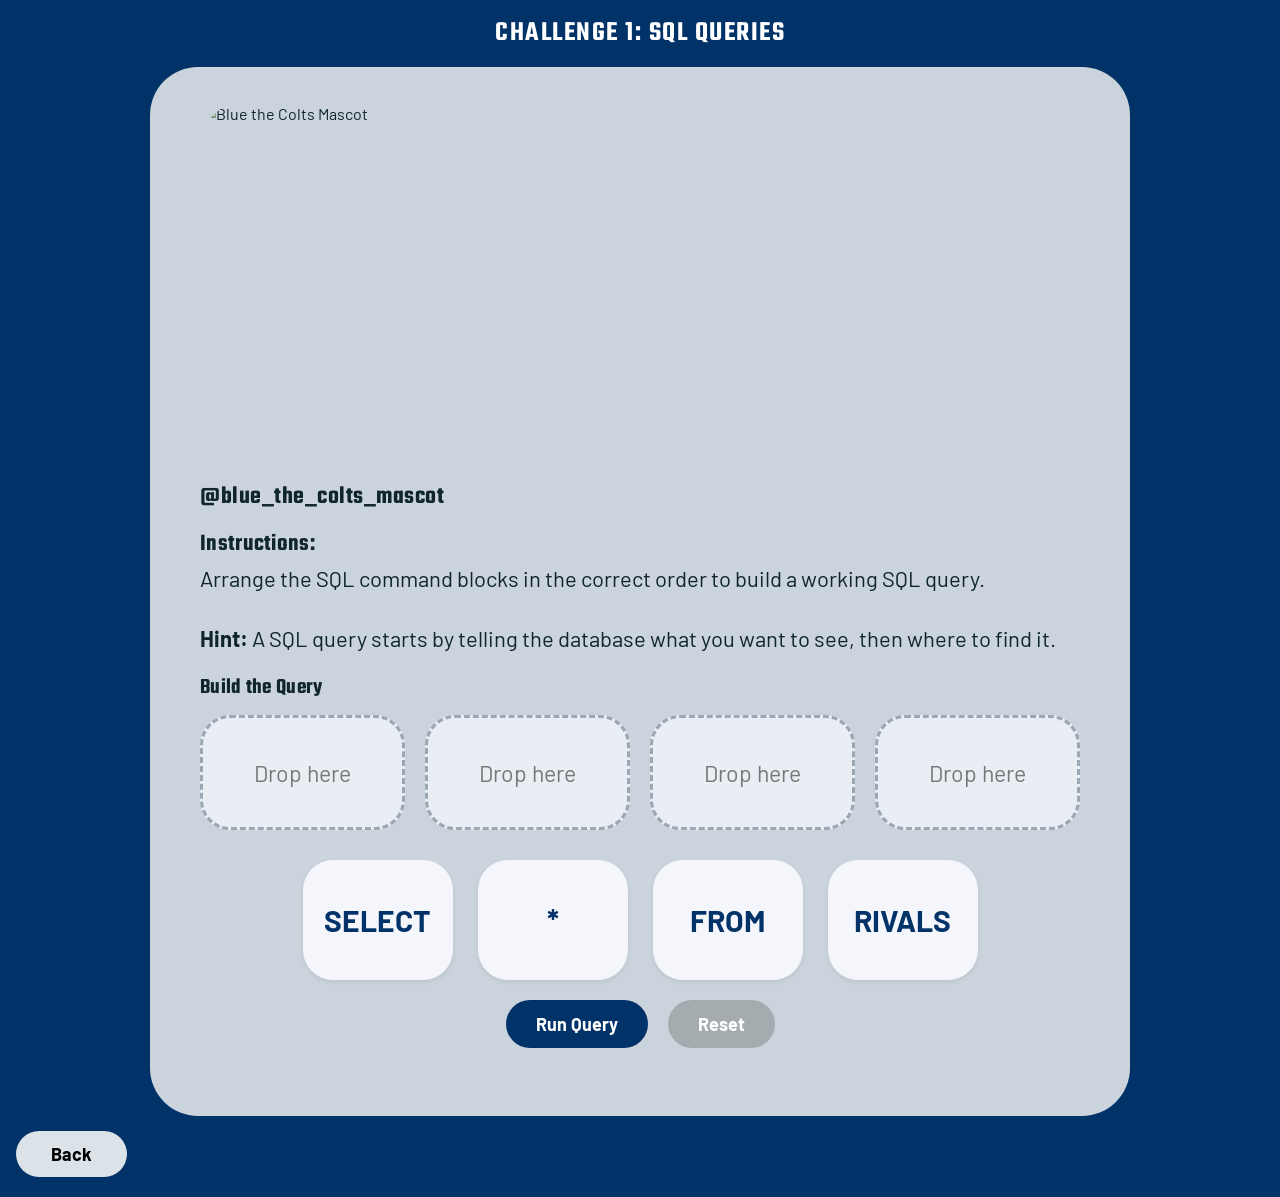
==== challenge1.html @ 4e82610a "Add files via upload" ====
<!DOCTYPE html>
<html lang="en">
<head>
    <meta charset="UTF-8">
    <meta name="viewport" content="width=device-width, initial-scale=1.0">
    <title>Blue Social Page - Challenge 1</title>
    <link rel="stylesheet" href="style.css">
    <script src="escape.js" defer></script>
</head>
<body>
    <h1 class="challenge-title">Challenge 1: SQL Queries</h1>

    <main class="challenge-container">
        
        <!-- IMAGE -->
         <img src="images/bluepost1.jpg" alt="Blue the Colts Mascot" class="challenge-image">

        <!-- USERNAME -->
         <h2>@blue_the_colts_mascot</h2>

        <!-- INSTRUCTIONS -->
         <section class="instructions">
            <h3>Instructions:</h3>
            <p>Arrange the SQL command blocks in the correct order to build a working SQL query.</p>
            <p class="hint">
                <strong>Hint:</strong>
                A SQL query starts by telling the database what you want to see, then where to find it.
            </p>
         </section>

         <!-- SQL QUERY AREA -->
          <section class="sql-area">
            <h3>Build the Query</h3>

            <!-- Drop zones -->
             <div class="query-slots" id="querySlots">
                <div class="query-slot" data-position="0">
                    <span>Drop here</span>
                </div>
                <div class="query-slot" data-position="1">
                    <span>Drop here</span>
                </div>
                <div class="query-slot" data-position="2">
                    <span>Drop here</span>
                </div>
                <div class="query-slot" data-position="3">
                    <span>Drop here</span>
                </div>
             </div>

             <!-- Available blocks -->
              <div class="sql-blocks" id="sqlBlocks">
                <div class="sql-block" draggable="true" data-value="SELECT">SELECT</div>
                <div class="sql-block" draggable="true" data-value="*">*</div>
                <div class="sql-block" draggable="true" data-value="FROM">FROM</div>
                <div class="sql-block" draggable="true" data-value="RIVALS">RIVALS</div>
              </div>

              <div class="query-buttons">
                <button type="button" id="runQuery">Run Query</button>
                <button type="button" id="resetQuery">Reset</button>
              </div>
              <p id="queryMessage" class="query-message"></p>
          </section>
    </main>

    <!-- BACK BUTTON -->
     <button type="button" class="back-button" onclick="window.location.href='index.html'">Back</button>

    <!-- SUCCESS POPUP -->
     <div class="popup-overlay" id="successPopup">
        <div class="success-popup">
            <button type="button" class="close-popup" id="closePopup" aria-label="Close">x</button>
            <div class="success-icon">✓</div>

            <h2>Query Successful!</h2>

            <p>You found a working SQL query.</p>

            <!-- FAKE SQL TABLE -->
            <div class="fake-table-container">
                <h3>RIVALS</h3>
                <table>
                    <thead>
                        <tr>
                            <th>TEAM</th>
                            <th>MESSAGE</th>
                            <th>CODE</th>
                        </tr>
                    </thead>
                    <tbody>
                        <tr>
                            <td>Opponent</td>
                            <td>Good luck!</td>
                            <td>Blue</td>
                        </tr>
                        <tr>
                            <td>Opponent</td>
                            <td>See you Sunday!</td>
                            <td>42</td>
                        </tr>
                        <tr>
                            <td>Opponent</td>
                            <td>We know you're watching.</td>
                            <td>17</td>
                        </tr>
                    </tbody>
                </table>
            </div>

            <!-- NEXT CHALLENGE CLUE -->
            <div class="next-clue">
                <h3>Clue for the next challenge</h3>
                <p>The password needs something Blue already knows.</p>
                <p><strong>Look at the CODE column.</strong></p>
            </div>
            <button type="button" class="continue-button" id="continueButton">Continue</button>
        </div>
     </div>
</body>
</html>
---- style.css ----
@import url('https://fonts.googleapis.com/css2?family=Barlow:wght@400;500;600;700;800&&family=Teko:wght@400;500;600;700&display=swap');

* {
    box-sizing: border-box;
}

body {
    margin: 0;
    font-family: 'Barlow', Arial, Helvetica, sans-serif;
    background-color: #013369;
    color: #10252c;
    font-size: 16px;
    line-height: 1.5;
}

h1,
h2,
h3,
.challenge-title {
    font-family: 'Teko', Impact, sans-serif;
    font-weight: 600;
    line-height: 1.1;
}

h1,
.challenge-title {
    letter-spacing: 1.5px;
    text-transform: uppercase;
}

h2 {
    letter-spacing: 0.5px;
}

h3 {
    letter-spacing: 0.3px;
}

p,
button,
input,
textarea,
select,
.message-sender,
.message-bubble,
.sql-block,
.password-item {
    font-family: 'Barlow', Arial, Helvetica, sans-serif;
}

.profile {
    max-width: 1050px;
    margin: 0 auto;
    padding: 30px;
}

/* PROFILE HEADER */

.profile-header {
    display: flex;
    align-items: center;
    gap: 40px;
}

.profile-picture {
    width: 250px;
    height: 250px;
    border-radius: 50%;
    object-fit: cover;
    border: 6px solid white;
}

.profile-info {
    flex: 1;
}

.username-row {
    display: flex;
    align-items: center;
    gap: 15px;
}

.username-row h1 {
    background-color: white;
    color: #013369;
    padding: 12px 24px;
    border-radius: 30px;
    margin: 0;
    font-size: 28px;
}

.verified {
    width: 55px;
    height: 55px;
    display: flex;
    align-items: center;
    justify-content: center;
    border-radius: 50%;
    background-color: #63a8f1;
    color: white;
    font-size: 34px;
    font-weight: bold;
}

/* STATS */

.stats {
    margin-top: 30px;
    background-color: white;
    color: #013369;
    border-radius: 40px;
    padding: 22px;
    display: flex;
    justify-content: space-around;
    text-align: center;
}

.stats div {
    display: flex;
    flex-direction: column;
}

.number {
    font-size: 44px;
    font-weight: bold;
}

/* SCENARIO */

.scenario {
    margin-top: 25px;
    background-color: #cbd4dc;
    color: #10252c;
    border-radius: 35px;
    padding: 25px 30px;
    font-size: 19px;
    line-height: 1.5;
}

.scenario h2 {
    margin-top: 0;
}

/* POSTS */

.post-grid {
    margin-top: 30px;
    display: grid;
    grid-template-columns: repeat(3, 1fr);
    gap: 25px;
}

.post {
    position: relative;
    width: 100%;
    aspect-ratio: 1 / 1;
    overflow: hidden;
    padding: 0;
    border: none;
    border-radius: 32px;
    background-color: #ddd;
}

.post img {
    width: 100%;
    height: 100%;
    display: block;
    object-fit: cover;
}

.challenge {
    cursor: not-allowed;
    transition: transform 0.25s ease, box-shadow 0.25s ease, filter 0.25s ease;
}

.challenge.locked {
    cursor: not-allowed;
    filter: saturate(0.7);
    opacity: 0.7;
}

.challenge.active {
    cursor: pointer;
    transform: translateY(-12px) scale(1.03);
    box-shadow: 0 0 0 5px white, 0 15px 30px rgba(0, 0, 0, 0.3);
    z-index: 5;
}

.challenge.active:hover {
    transform: translateY(-18px) scale(1.05);
    box-shadow: 0 0 0 6px white, 0 20px 35px rgba(0, 0, 0, 0.35);
}

.challenge-label {
    position: absolute;
    top: 12px;
    left: 12px;
    padding: 7px 12px;
    border-radius: 15px;
    background-color: #10252c;
    color: white;
    font-size: 13px;
    font-weight: bold;
    text-transform: uppercase;
}

.challenge.locked .challenge-label {
    display: none;
}

.challenge.complete {
    cursor: default;
    opacity: 0.75;
    filter: saturate(0.7);
}

.challenge.complete::after {
    content: "✓ SOLVED";
    position: absolute;
    top: 12px;
    right: 12px;
    padding: 7px 11px;
    border-radius: 15px;
    background-color: #63a8f1;
    color: white;
    font-size: 13px;
    font-weight: bold;
}

/* CHALLENGE PAGES */

.challenge-title {
    margin: 18px 0;
    text-align: center;
    color: white;
    font-size: 28px;
}

.challenge-container {
    width: min(980px, calc(100% - 40px));
    margin: 0 auto;
    padding: 35px 50px 25px;
    background-color: #cbd4dc;
    border-radius: 48px;
}

.challenge-image {
    display: block;
    width: 100%;
    height: 370px;
    object-fit: cover;
    border-radius: 45px;
}

.challenge-container > h2 {
    margin: 12px 0 20px;
    font-size: 25px;
}

.instructions h3 {
    margin: 0 0 5px;
    font-size: 24px;
}

.instructions p {
    margin: 5px 0 22px;
    font-size: 22px;
    line-height: 1.4;
}

.instructions .hint {
    margin-top: 30px;
}

/* CHALLENGE 1 */
.sql-area {
    margin-top: 20px;
}

.sql-area > h3 {
    margin-bottom: 15px;
    font-size: 22px;
}

.query-slots {
    display: grid;
    grid-template-columns: repeat(4, 1fr);
    gap: 20px;
    margin-bottom: 25px;
}

.query-slot {
    display: flex;
    align-items: center;
    justify-content: center;
    min-height: 115px;
    padding: 10px;
    border: 3px dashed #9ba8b3;
    border-radius: 30px;
    background-color: #e9eef4;
    color: #777;
    font-size: 23px;
    transition: background-color 0.2s ease, border-color 0.2s ease;
}

.query-slot.drag-over {
    border-color: #23698f;
    background-color: #d5e9f5;
}

.query-slot .sql-block {
    width: 100%;
    margin: 0;
}

.sql-blocks {
    display: flex;
    justify-content: center;
    gap: 25px;
    flex-wrap: wrap;
    min-height: 130px;
    padding: 5px;
}

.sql-block {
    display: flex;
    align-items: center;
    justify-content: center;
    min-width: 150px;
    min-height: 110px;
    padding: 20px;
    border-radius: 30px;
    background-color: #f5f6fb;
    color: #013369;
    font-size: 30px;
    font-weight: bold;
    cursor: grab;
    user-select: none;
    box-shadow: 0 2px 5px rgba(0, 0, 0, 0.08);
    transition: transform 0.2s ease, box-shadow 0.2s ease;
}

.sql-block:hover {
    transform: translateY(-5px);
    box-shadow: 0 8px 15px rgba(0, 0, 0, 0.15);
}

.sql-block:active {
    cursor: grabbing;
    transform: scale(0.97);
}

.query-buttons {
    display: flex;
    justify-content: center;
    gap: 20px;
    margin-top: 15px;
}

.query-buttons button,
.continue-button {
    padding: 13px 30px;
    border: none;
    border-radius: 25px;
    background-color: #013369;
    color: white;
    font-size: 18px;
    font-weight: bold;
    cursor: pointer;
}

.query-buttons button:hover,
.continue-button:hover {
    background-color: #004691;
}

#resetQuery {
    background-color: #a5acaf;
}

#resetQuery:hover {
    background-color: #7b8082;
}

.query-message {
    min-height: 28px;
    margin: 15px 0 0;
    text-align: center;
    font-size: 18px;
    font-weight: bold;
}

.query-message.error {
    color: rgb(167, 0, 0);
}

.query-message.success {
    color: #63a8f1;
}

.back-button {
    margin: 15px 0 20px 16px;
    padding: 12px 35px;
    border: none;
    border-radius: 25px;
    background-color: #dce3e8;
    font-size: 18px;
    font-weight: bold;
    cursor: pointer;
}

.back-button:hover {
    background-color: white;
}

.popup-overlay {
    position: fixed;
    inset: 0;
    display: none;
    align-items: center;
    justify-content: center;
    padding: 20px;
    background-color: rgba(0, 0, 0, 0.65);
    z-index: 1000;
}

.popup-overlay.show {
    display: flex;
}

.success-popup {
    position: relative;
    width: min(650px, 100%);
    max-height: 90vh;
    overflow-y: auto;
    padding: 35px;
    border-radius: 35px;
    background-color: #e1e8ee;
    text-align: center;
    box-shadow: 0 20px 50px rgba(0, 0, 0, 0.35);
    animation: popupAppear 0.25s ease;
}

@keyframes popupAppear {
    from {
        opacity: 0;
        transform: scale(0.9);
    }
    to {
        opacity: 1;
        transform: scale(1);
    }
}

.success-icon {
    display: flex;
    align-items: center;
    justify-content: center;
    width: 65px;
    height: 65px;
    margin: 0 auto 10px;
    border-radius: 50%;
    background-color: #63a8f1;
    color: white;
    font-size: 40px;
    font-weight: bold;
}

.success-popup h2 {
    margin: 5px 0 10px;
    font-size: 30px;
}

.success-popup > p {
    font-size: 18px;
}

.close-popup {
    position: absolute;
    top: 15px;
    right: 20px;
    border: none;
    background: none;
    font-size: 32px;
    cursor: pointer;
    color: #333;
}

.close-popup:hover {
    color: #000;
}

.fake-table-container {
    margin: 25px 0;
    padding: 18px;
    border-radius: 20px;
    background-color: white;
}

.fake-table-container h3 {
    margin: 0 0 12px;
    text-align: left;
    font-size: 20px;
}

table {
    width: 100%;
    border-collapse: collapse;
    font-size: 15px;
}

th,
td {
    padding: 11px;
    border: 1px solid #aeb8c0;
    text-align: left;
}

th {
    background-color: #23698f;
    color: white;
}

td {
    background-color: #f5f7f9;
}

.next-clue {
    margin: 20px 0;
    padding: 18px;
    border-radius: 20px;
    background-color: #fff4c7;
    border: 2px solid #d6bd5b;
    text-align: left;
}

.next-clue h3 {
    margin-top: 0;
    font-size: 20px;
}

.next-clue p {
    margin: 7px 0;
    font-size: 17px;
    line-height: 1.4;
}

.continue-button {
    background-color: #63a8f1;
}

.continue-button:hover {
    background-color: #63a8f1;
}

/* CHALLENGE 2 */
.password-area {
    margin-top: 20px;
}

.password-columns {
    display: grid;
    grid-template-columns: repeat(3, 1fr);
    gap: 0;
    margin: 10px auto 8px;
    max-width: 820px;
    background-color: white;
}

.password-column {
    min-width: 0;
    border-right: 1px solid #d0d0d0;
}

.password-column:last-child {
    border-right: none;
}

.password-column-header {
    display: flex;
    align-items: center;
    justify-content: center;
    min-height: 75px;
    background-color: #0757b8;
    color: white;
    font-size: 34px;
    font-weight: bold;
    text-align: center;
}

.password-drop-zone {
    min-height: 270px;
    padding: 12px;
    background-color: #ffffff;
    transition: background-color 0.2s ease, box-shadow 0.2s ease;
}

.password-drop-zone.drag-over {
    background-color: #d8ecfa;
    box-shadow: inset 0 0 0 4px #23698f;
}

.drop-message {
    margin: 15px 0;
    text-align: center;
    color: #9a9a9a;
    font-size: 16px;
    font-style: italic;
    pointer-events: none;
}

.password-drop-zone .password-item {
    width: 100%;
    margin-bottom: 8px;
}

.password-drop-zone .password-item:last-child {
    margin-bottom: 0;
}

.password-box {
    max-width: 860px;
    margin: 0 auto;
    padding: 8px 35px;
    border-radius: 45px;
    background-color: #f5f6fb;
    text-align: center;
}

.password-box h3 {
    display: inline-block;
    margin: 0 20px 0 0;
    font-size: 22px;
}

.password-options {
    display: flex;
    justify-content: center;
    align-items: center;
    gap: 10px 28px;
    flex-wrap: wrap;
    min-height: 85px;
    padding: 8px 0;
}

.password-item {
    display: inline-flex;
    align-items: center;
    justify-content: center;
    padding: 8px 12px;
    border-radius: 10px;
    background-color: transparent;
    font-size: 17px;
    font-weight: bold;
    cursor: grab;
    user-select: none;
    transition: transform 0.2s ease, background-color 0.2s ease, box-shadow 0.2s ease;
}

.password-item:hover {
    transform: translateY(-3px);
    background-color: #e2e7ec;
    box-shadow: 0 3px 8px rgba(0, 0, 0, 0.12);
}

.password-item:active {
    cursor: grabbing;
    transform: scale(0.97);
}

.password-item.dragging {
    opacity: 0.45;
}

.password-drop-zone .password-item {
    padding: 10px;
    background-color: #f5f6fb;
    border-radius: 12px;
    font-size: 16px;
    cursor: grab;
    overflow-wrap: anywhere;
}

.password-buttons {
    display: flex;
    justify-content: center;
    gap: 20px;
    margin-top: 15px;
}

.password-buttons button {
    padding: 13px 30px;
    border: none;
    border-radius: 25px;
    background-color: #23698f;
    color: white;
    font-size: 18px;
    font-weight: bold;
    cursor: pointer;
}

.password-buttons button:hover {
    background-color: #174e6d;
}

#resetPasswords {
    background-color: #a5acaf;
}

#resetPasswords:hover {
    background-color: #878c8f;
}

/* CHALLENGE 3: PHISHING OR REAL ; the container is different here because of the different layout */

.challenge3-container {
    width: 94%;
    max-width: 1250px;
    margin: 30px auto;
    padding: 25px;
    box-sizing: border-box;
}

.challenge3-instructions {
    margin: 0 0 45px;
    color: white;
    font-size: 1.25rem;
    line-height: 1.5;
}

.challenge3-instructions h3 {
    margin-bottom: 3px;
}

.challenge3-instructions p {
    margin-top: 0;
}

.message-game {
    display: grid;
    grid-template-columns: 1.3fr 0.9fr;
    gap: 35px;
    align-items: stretch;
}

.inbox-panel {
    min-width: 0;
    padding: 20px;
    background: #cbd4dc;
    border-radius: 45px;
    color: #080808;
}

.inbox-panel > h2 {
    margin: 0 0 15px;
    text-align: center;
    font-size: 1.8rem;
}

.inbox-profile {
    display: flex;
    align-items: center;
    gap: 16px;
    margin-bottom: 25px;
    padding: 0 5px;
}

.inbox-profile img {
    width: 105px;
    height: 105px;
    flex-shrink: 0;
    border-radius: 50%;
    object-fit: cover;
}

.inbox-profile h3 {
    overflow-wrap: anywhere;
    font-size: 1.2rem;
}

.message-list {
    display: flex;
    flex-direction: column;
    gap: 20px;
    min-height: 200px;
}

.message-card {
    display: flex;
    align-items: center;
    gap: 14px;
    min-width: 0;
    padding: 4px;
    border: 2px solid transparent;
    border-radius: 20px;
    cursor: grab;
    transition: background-color 0.15s, border-color 0.15s;
}

.message-card:hover {
    background-color: rgba(255, 255, 255, 0.35);
    border-color: #8c9eac;
}

.message-card:active {
    cursor: grabbing;
}

.message-card.dragging {
    opacity: 0.45;
}

.message-card > img {
    width: 90px;
    height: 90px;
    flex: 0 0 90px;
    border-radius: 50%;
    object-fit: cover;
}

.message-content {
    flex: 1;
    min-width: 0;
}

.message-sender {
    display: inline-block;
    max-width: 100%;
    margin-bottom: 8px;
    padding: 9px 12px;
    border-radius: 22px;
    background: white;
    font-size: 0.95rem;
    font-weight: bold;
    overflow-wrap: anywhere;
}

.message-bubble {
    padding: 13px 16px;
    border-radius: 28px;
    background: white;
    font-size: 1rem;
    line-height: 1.45;
    overflow-wrap: anywhere;
}

.sorting-panels {
    display: flex;
    flex-direction: column;
    gap: 20px;
    min-width: 0;
    padding-top: 25px;
}

.sorting-panel {
    min-width: 0;
    min-height: 290px;
    padding: 20px;
    border-radius: 45px;
    background: #cbd4dc;
    color: #080808;
}

.sorting-panel h2 {
    margin: 0 0 10px;
    text-align: center;
    font-size: 1.7rem;
}

.message-drop-zone {
    display: flex;
    flex-direction: colunn;
    gap: 12px;
    min-height: 175px;
    padding: 10px 0;
    border: 2px dashed transparent;
    border-radius: 20px;
    transition: background-color 0.15s, border-color 0.15s;
}

.message-drop-zone.drag-over {
    border-color: #23698f;
    background: rgba(255, 255, 255, 0.55);
}

.drop-message {
    margin: auto;
    padding: 12px;
    color: #596875;
    text-align: center;
    font-size: 0.95rem;
}

.message-drop-zone .message-card {
    align-items: flex-start;
    gap: 8px;
    padding: 2px;
}

.message-drop-zone .message-card > img {
    width: 55px;
    height: 55px;
    flex-basis: 55px;
}

.message-drop-zone .message_sender {
    margin-bottom: 5px;
    padding: 6px 9px;
    font-size: 0.75rem;
}

.message-drop-zone .message-bubble {
    padding: 9px 11px;
    border-radius: 20px;
    font-size: 0.78rem;
    line-height: 1.35;
}

.message-buttons {
    display: flex;
    justify-content: center;
    flex-wrap: wrap;
    gap: 15px;
    margin: 25px 0 10px;
}

.message-buttons button {
    padding: 12px 24px;
    border: none;
    border-radius: 25px;
    background: #cbd4dc;
    color: #080808;
    font-size: 1rem;
    font-weight: bold;
    cursor: pointer;
}

.message-buttons button:hover {
    background: white;
}

#messageResult {
    text-align: center;
    font-weight: bold;
}

/* MOBILE */

@media (max-width: 750px) {
    .profile-header {
        flex-direction: column;
        text-align: center;
    }

    .username-row {
        justify-content: center;
    }

    .post-grid {
        grid-template-columns: repeat(2, 1fr);
    }

    .challenge.active {
        transform: translateY(-7px) scale(1.03);
    }

    .challenge-container {
        width: calc(100% - 20px);
        padding: 25px;
        border-radius: 30px;
    }
    
    .challenge-image {
        height: 250px;
        border-radius: 25px;
    }

    .instructions p {
        font-size: 18px;
    }

    .query-slots {
        grid-template-columns: repeat(2, 1fr);
        gap: 12px;
    }

    .sql-block {
        min-width: 120px;
        min-height: 80px;
        font-size: 22px;
    }

    .query-buttons {
        flex-direction: column;
    }

    .query-buttons button {
        width: 100%;
    }

    .password-columns {
        grid-template-columns: 1fr;
    }

    .password-column {
        border-right: none;
        border-bottom: 1px solid #d0d0d0;
    }

    .password-column:last-child {
        border-bottom: none;
    }

    .password-drop-zone {
        min-height: 150px;
    }

    .password-column-header {
        min-height: 60px;
        font-size: 28px;
    }

    .password-box {
        padding: 12px 20px;
        border-radius: 30px;
    }

    .password-options {
        gap: 6px 12px;
    }

    .password-buttons {
        flex-direction: column;
    }

    .password-buttons button {
        width: 100%;
    }
}

/* FINAL HOMEPAGE SUCCESS POPUP */

#finalSuccessPopup .success-popup {
    width: 90%;
    max-width: 600px;
    box-sizing: border-box;
}

#finalSuccessPopup .success-icon {
    margin-bottom: 15px;
}

#finalSuccessPopup h2 {
    margin-bottom: 15px;
}

#finalSuccessPopup p {
    line-height: 1.6;
}

#restartEscapeRoom {
    margin-top: 15px;
    cursor: pointer;
}

@media (max-width: 850px) {
    .message-game {
        grid-template-columns: 1fr;
        gap: 25px;
    }

    .sorting-panels {
        padding-top: 0;
    }

    .sorting-panel {
        min-height: 220px;
    }
}

@media (max-width: 500px) {
    .challenge3-container {
        width: 100%;
        padding: 12px;
    }

    .challenge3-instructions {
        font-size: 1rem;
        margin-bottom: 25px;
    }

    .inbox-panel,
    .sorting-panel {
        padding: 14px;
        border-radius: 28px;
    }

    .inbox-profile img {
        width: 75px;
        height: 75px;
    }

    .inbox-profile h3 {
        font-size: 1rem;
    }

    .message-card {
        gap: 8px;
    }

    .message-card > img {
        width: 60px;
        height: 60px;
        flex-basis: 60px;
    }

    .message-bubble {
        padding: 10px 12px;
        font-size: 0.9rem;
    }
}
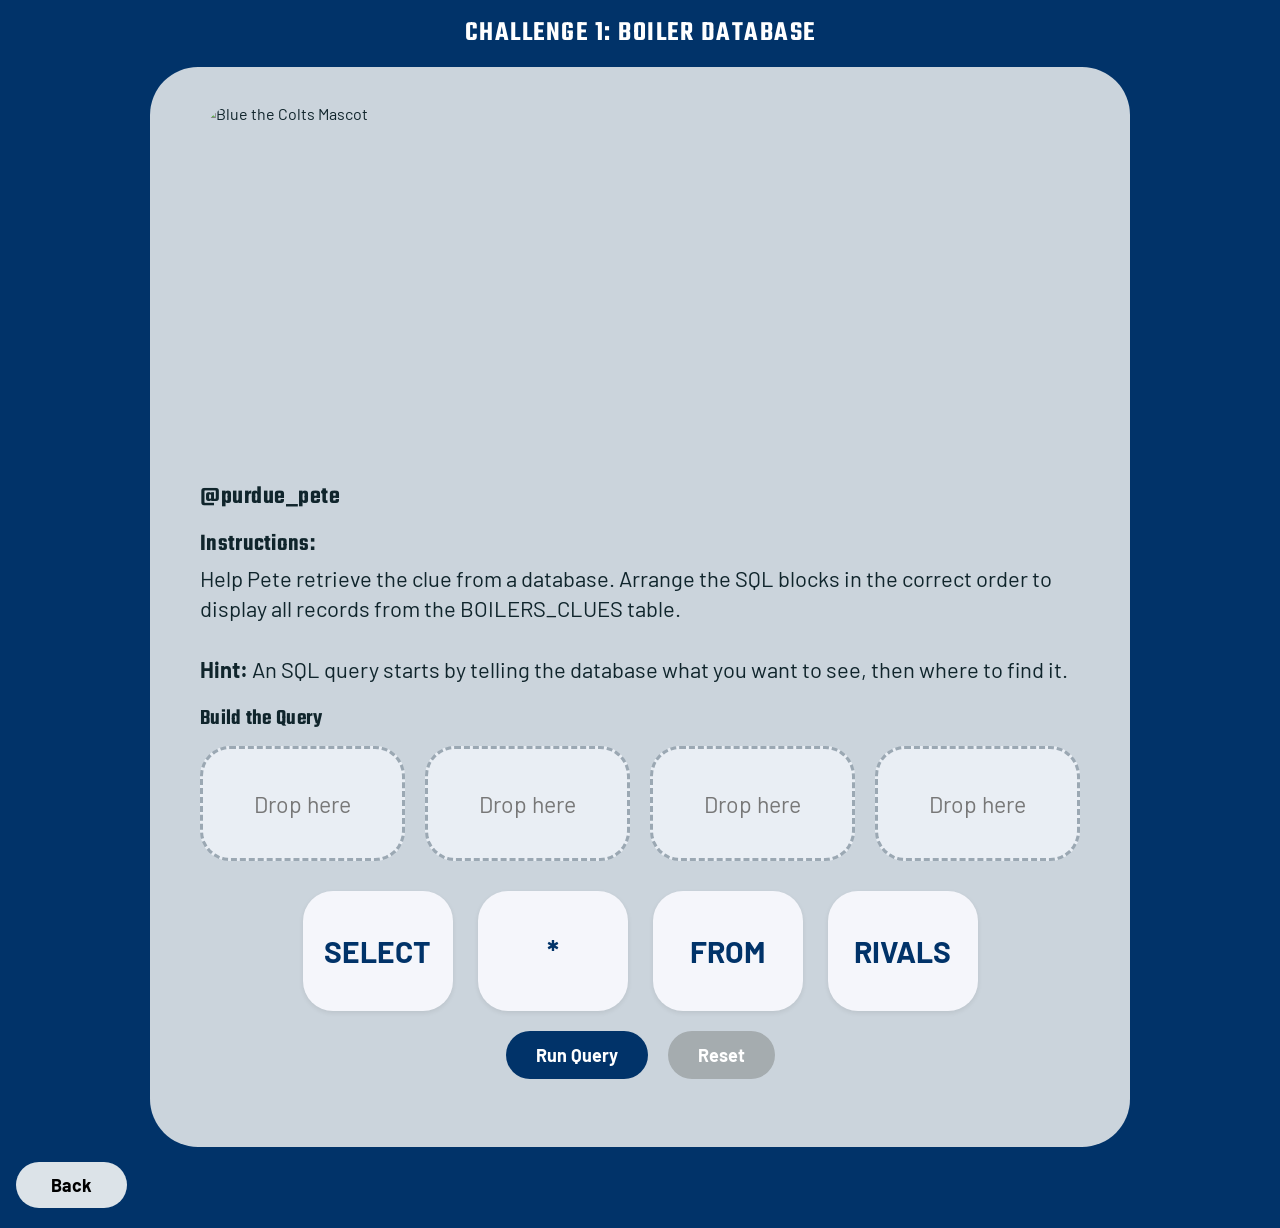
==== commit 658ec4c7: "Update challenge1.html" ====
--- a/challenge1.html
+++ b/challenge1.html
@@ -8,7 +8,7 @@
     <script src="escape.js" defer></script>
 </head>
 <body>
-    <h1 class="challenge-title">Challenge 1: SQL Queries</h1>
+    <h1 class="challenge-title">Challenge 1: Boiler Database</h1>
 
     <main class="challenge-container">
         
@@ -16,15 +16,15 @@
          <img src="images/bluepost1.jpg" alt="Blue the Colts Mascot" class="challenge-image">
 
         <!-- USERNAME -->
-         <h2>@blue_the_colts_mascot</h2>
+         <h2>@purdue_pete</h2>
 
         <!-- INSTRUCTIONS -->
          <section class="instructions">
             <h3>Instructions:</h3>
-            <p>Arrange the SQL command blocks in the correct order to build a working SQL query.</p>
+            <p>Help Pete retrieve the clue from a database. Arrange the SQL blocks in the correct order to display all records from the BOILERS_CLUES table.</p>
             <p class="hint">
                 <strong>Hint:</strong>
-                A SQL query starts by telling the database what you want to see, then where to find it.
+                An SQL query starts by telling the database what you want to see, then where to find it.
             </p>
          </section>
 
@@ -111,11 +111,11 @@
             <!-- NEXT CHALLENGE CLUE -->
             <div class="next-clue">
                 <h3>Clue for the next challenge</h3>
-                <p>The password needs something Blue already knows.</p>
+                <p>The password needs something Boiler Pete already knows.</p>
                 <p><strong>Look at the CODE column.</strong></p>
             </div>
             <button type="button" class="continue-button" id="continueButton">Continue</button>
         </div>
      </div>
 </body>
-</html>+</html>
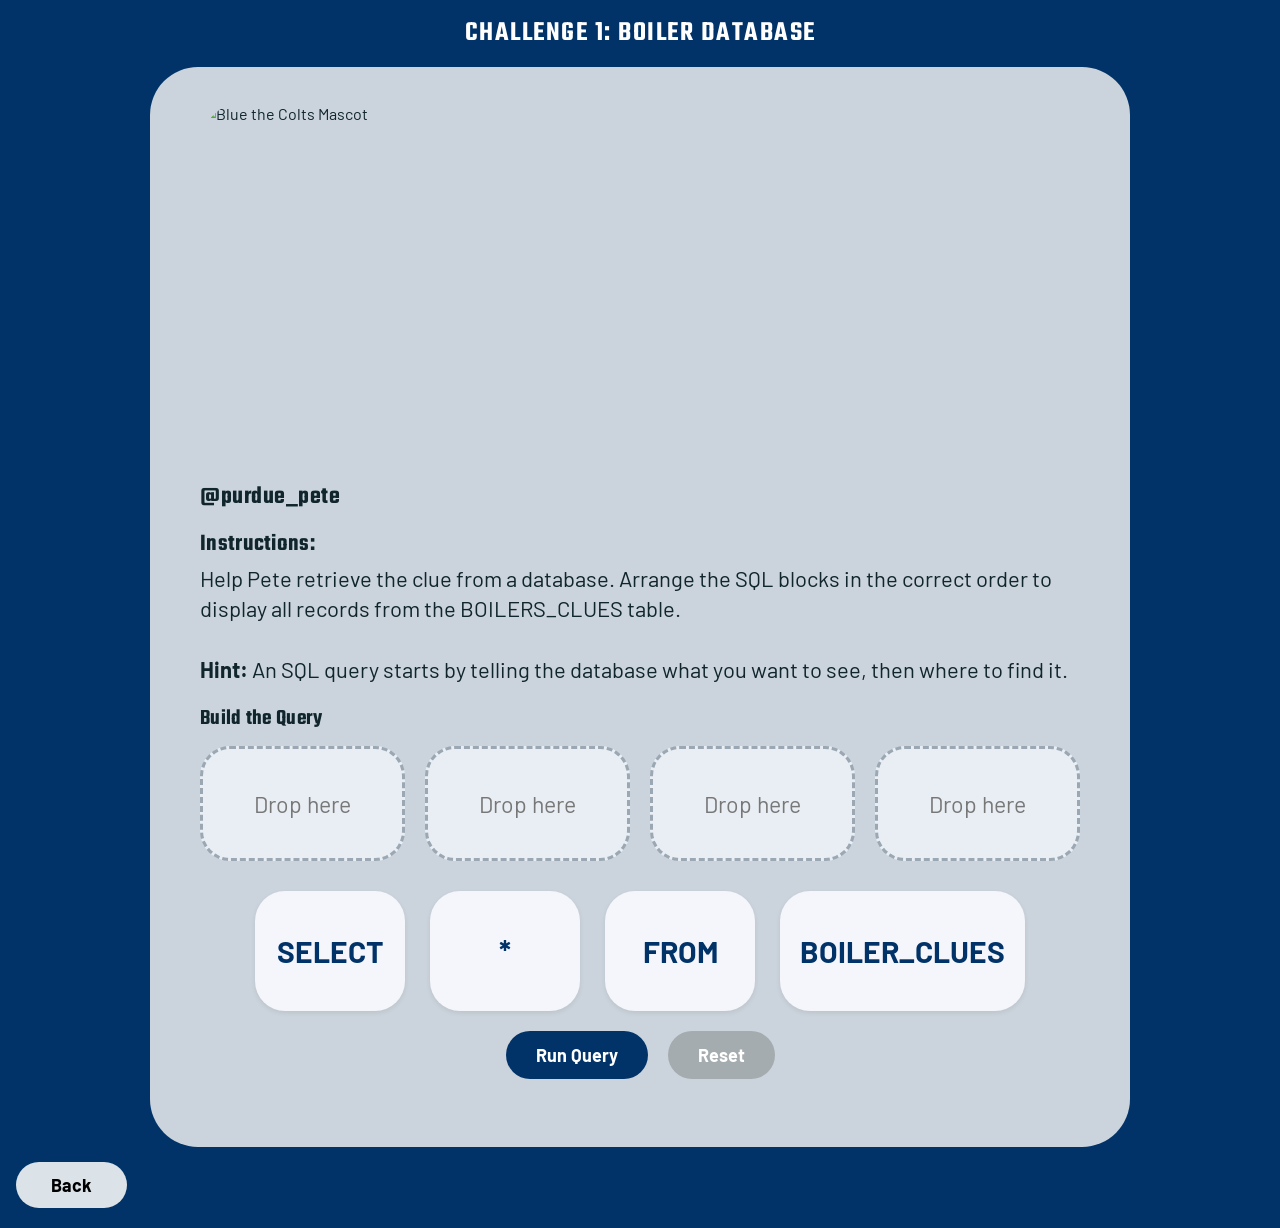
==== commit edfa2348: "Update challenge1.html" ====
--- a/challenge1.html
+++ b/challenge1.html
@@ -3,7 +3,7 @@
 <head>
     <meta charset="UTF-8">
     <meta name="viewport" content="width=device-width, initial-scale=1.0">
-    <title>Blue Social Page - Challenge 1</title>
+    <title>Boiler Pete Social Page - Challenge 1</title>
     <link rel="stylesheet" href="style.css">
     <script src="escape.js" defer></script>
 </head>
@@ -53,7 +53,7 @@
                 <div class="sql-block" draggable="true" data-value="SELECT">SELECT</div>
                 <div class="sql-block" draggable="true" data-value="*">*</div>
                 <div class="sql-block" draggable="true" data-value="FROM">FROM</div>
-                <div class="sql-block" draggable="true" data-value="RIVALS">RIVALS</div>
+                <div class="sql-block" draggable="true" data-value="RIVALS">BOILER_CLUES</div>
               </div>
 
               <div class="query-buttons">
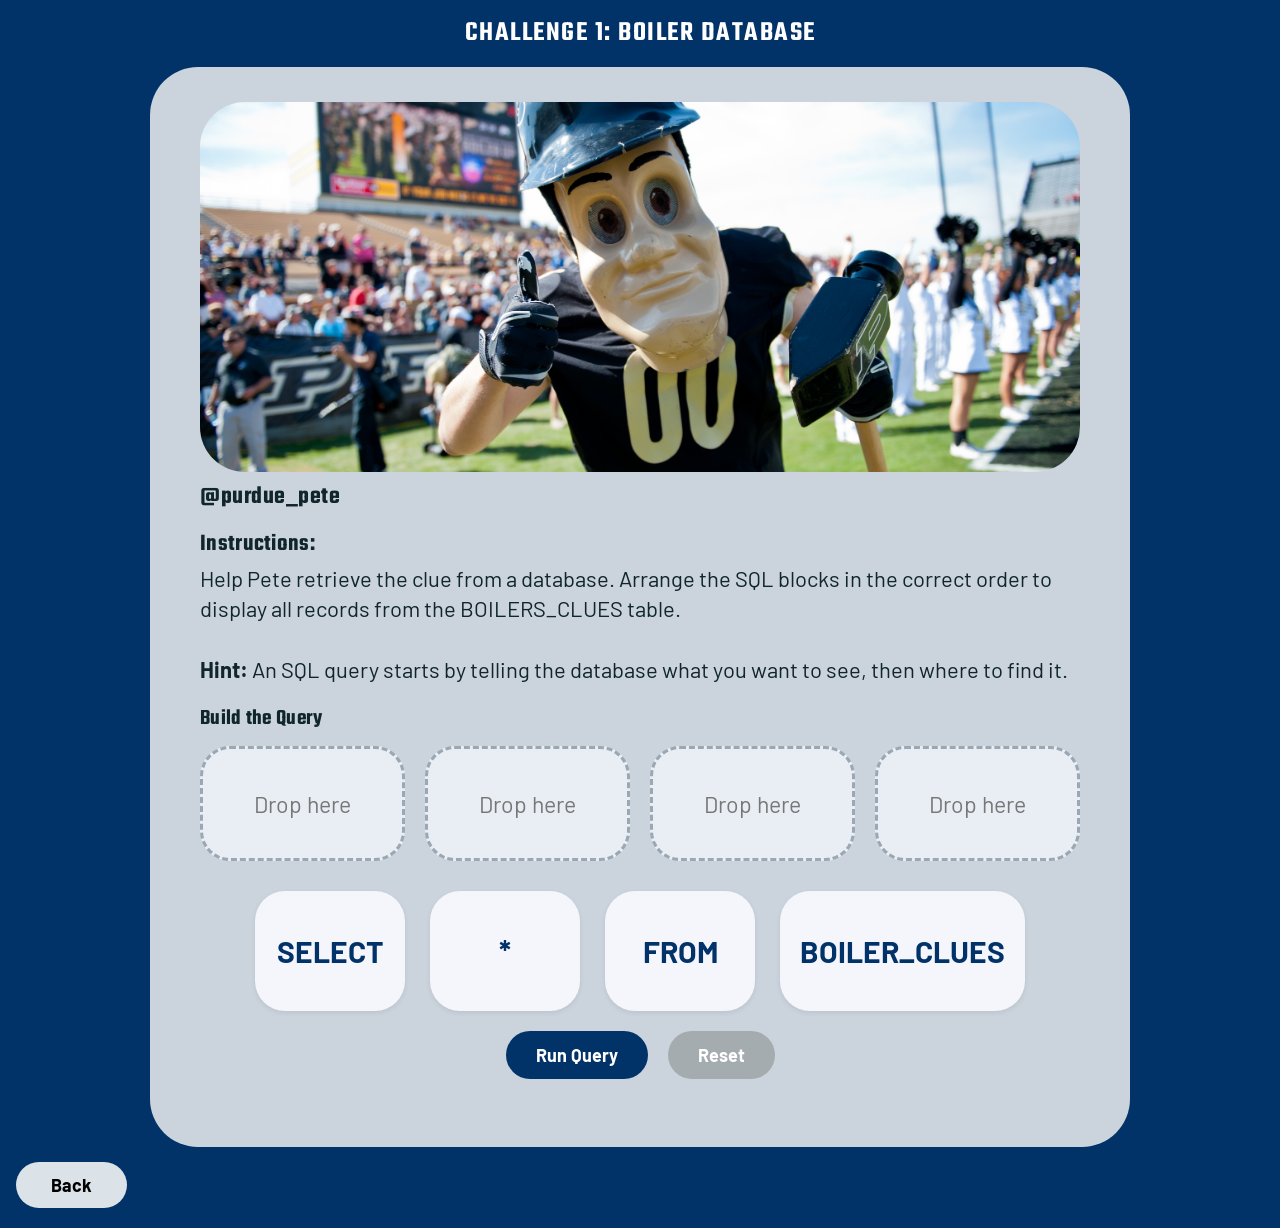
==== commit d0552575: "Update challenge1.html" ====
--- a/challenge1.html
+++ b/challenge1.html
@@ -13,7 +13,7 @@
     <main class="challenge-container">
         
         <!-- IMAGE -->
-         <img src="images/bluepost1.jpg" alt="Blue the Colts Mascot" class="challenge-image">
+         <img src="images/boilerpete.jpg" alt="Boiler Pete Purdue Mascot" class="challenge-image">
 
         <!-- USERNAME -->
          <h2>@purdue_pete</h2>
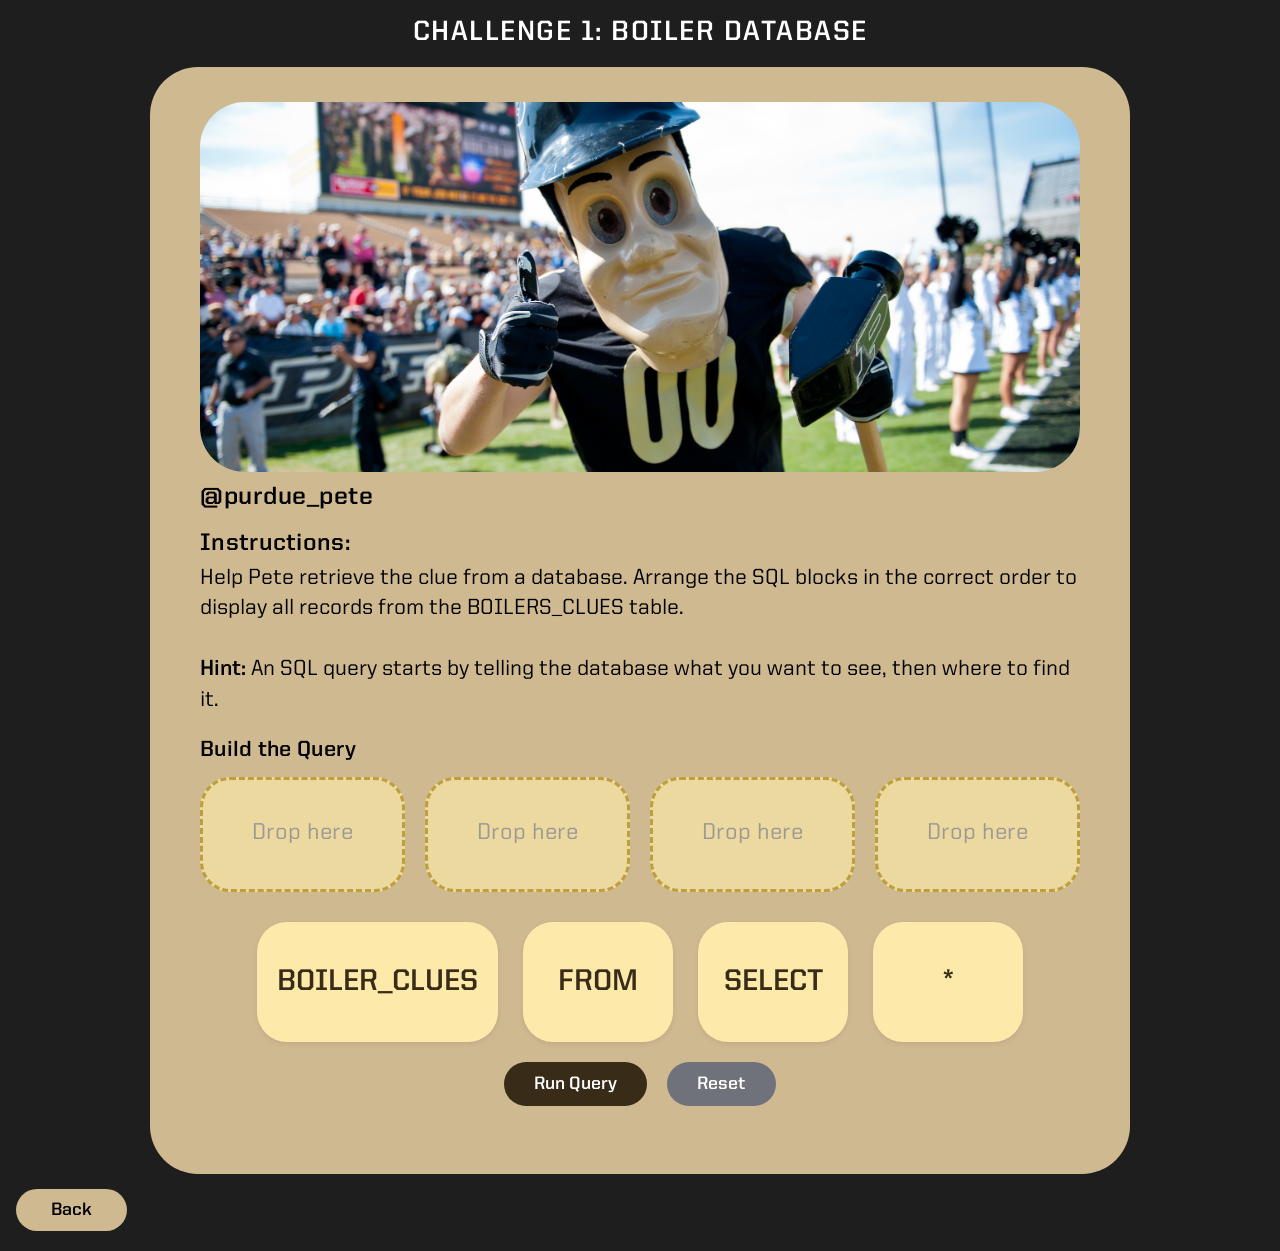
==== commit bf6091c3: "Update challenge1.html" ====
--- a/challenge1.html
+++ b/challenge1.html
@@ -50,10 +50,10 @@
 
              <!-- Available blocks -->
               <div class="sql-blocks" id="sqlBlocks">
+                <div class="sql-block" draggable="true" data-value="RIVALS">BOILER_CLUES</div>
+                <div class="sql-block" draggable="true" data-value="FROM">FROM</div>
                 <div class="sql-block" draggable="true" data-value="SELECT">SELECT</div>
                 <div class="sql-block" draggable="true" data-value="*">*</div>
-                <div class="sql-block" draggable="true" data-value="FROM">FROM</div>
-                <div class="sql-block" draggable="true" data-value="RIVALS">BOILER_CLUES</div>
               </div>
 
               <div class="query-buttons">
@@ -92,7 +92,7 @@
                         <tr>
                             <td>Opponent</td>
                             <td>Good luck!</td>
-                            <td>Blue</td>
+                            <td>Gold</td>
                         </tr>
                         <tr>
                             <td>Opponent</td>
--- a/style.css
+++ b/style.css
@@ -1,4 +1,23 @@
-@import url('https://fonts.googleapis.com/css2?family=Barlow:wght@400;500;600;700;800&&family=Teko:wght@400;500;600;700&display=swap');
+@font-face {
+    font-family: 'United Sans';
+    src: url('./UnitedSans_purdue_2023/UnitedSansRgMd.otf') format('opentype');
+    font-weight: 500;
+    font-style: normal;
+}
+
+@font-face {
+    font-family: 'United Sans';
+    src: url('./UnitedSans_purdue_2023/UnitedSansRgBd.otf') format('opentype');
+    font-weight: 700;
+    font-style: normal;
+}
+
+@font-face {
+    font-family: 'United Sans';
+    src: url('./UnitedSans_purdue_2023/UnitedSansRgBk.otf') format('opentype');
+    font-weight: 800;
+    font-style: normal;
+}
 
 * {
     box-sizing: border-box;
@@ -6,9 +25,9 @@
 
 body {
     margin: 0;
-    font-family: 'Barlow', Arial, Helvetica, sans-serif;
-    background-color: #013369;
-    color: #10252c;
+    font-family: 'United Sans', Arial, Helvetica, sans-serif;
+    background-color: #1e1e1e;
+    color: #000000;
     font-size: 16px;
     line-height: 1.5;
 }
@@ -17,7 +36,7 @@
 h2,
 h3,
 .challenge-title {
-    font-family: 'Teko', Impact, sans-serif;
+    font-family: 'United Sans', Impact, sans-serif;
     font-weight: 600;
     line-height: 1.1;
 }
@@ -45,7 +64,7 @@
 .message-bubble,
 .sql-block,
 .password-item {
-    font-family: 'Barlow', Arial, Helvetica, sans-serif;
+    font-family: 'United Sans', Arial, Helvetica, sans-serif;
 }
 
 .profile {
@@ -67,7 +86,7 @@
     height: 250px;
     border-radius: 50%;
     object-fit: cover;
-    border: 6px solid white;
+    border: 6px solid #cfb991;
 }
 
 .profile-info {
@@ -81,8 +100,8 @@
 }
 
 .username-row h1 {
-    background-color: white;
-    color: #013369;
+    background-color: #ebd99f;
+    color: #382c18;
     padding: 12px 24px;
     border-radius: 30px;
     margin: 0;
@@ -96,7 +115,7 @@
     align-items: center;
     justify-content: center;
     border-radius: 50%;
-    background-color: #63a8f1;
+    background-color: #1d9bf0;
     color: white;
     font-size: 34px;
     font-weight: bold;
@@ -106,8 +125,8 @@
 
 .stats {
     margin-top: 30px;
-    background-color: white;
-    color: #013369;
+    background-color: #ebd99f;
+    color: #382c18;
     border-radius: 40px;
     padding: 22px;
     display: flex;
@@ -129,8 +148,8 @@
 
 .scenario {
     margin-top: 25px;
-    background-color: #cbd4dc;
-    color: #10252c;
+    background-color: #cfb991;
+    color: #000000;
     border-radius: 35px;
     padding: 25px 30px;
     font-size: 19px;
@@ -158,7 +177,7 @@
     padding: 0;
     border: none;
     border-radius: 32px;
-    background-color: #ddd;
+    background-color: #cfb991;
 }
 
 .post img {
@@ -182,13 +201,13 @@
 .challenge.active {
     cursor: pointer;
     transform: translateY(-12px) scale(1.03);
-    box-shadow: 0 0 0 5px white, 0 15px 30px rgba(0, 0, 0, 0.3);
+    box-shadow: 0 0 0 5px #cfb991, 0 15px 30px rgba(0, 0, 0, 0.3);
     z-index: 5;
 }
 
 .challenge.active:hover {
     transform: translateY(-18px) scale(1.05);
-    box-shadow: 0 0 0 6px white, 0 20px 35px rgba(0, 0, 0, 0.35);
+    box-shadow: 0 0 0 6px #cfb991, 0 20px 35px rgba(0, 0, 0, 0.35);
 }
 
 .challenge-label {
@@ -197,7 +216,7 @@
     left: 12px;
     padding: 7px 12px;
     border-radius: 15px;
-    background-color: #10252c;
+    background-color: #1e1e1e;
     color: white;
     font-size: 13px;
     font-weight: bold;
@@ -221,7 +240,7 @@
     right: 12px;
     padding: 7px 11px;
     border-radius: 15px;
-    background-color: #63a8f1;
+    background-color: #477329;
     color: white;
     font-size: 13px;
     font-weight: bold;
@@ -240,7 +259,7 @@
     width: min(980px, calc(100% - 40px));
     margin: 0 auto;
     padding: 35px 50px 25px;
-    background-color: #cbd4dc;
+    background-color: #cfb991;
     border-radius: 48px;
 }
 
@@ -295,17 +314,17 @@
     justify-content: center;
     min-height: 115px;
     padding: 10px;
-    border: 3px dashed #9ba8b3;
+    border: 3px dashed #be9f3b;
     border-radius: 30px;
-    background-color: #e9eef4;
-    color: #777;
+    background-color: #ebd99f;
+    color: #9d9795;
     font-size: 23px;
     transition: background-color 0.2s ease, border-color 0.2s ease;
 }
 
 .query-slot.drag-over {
-    border-color: #23698f;
-    background-color: #d5e9f5;
+    border-color: #ddb945;
+    background-color: #f9e6a8;
 }
 
 .query-slot .sql-block {
@@ -330,8 +349,8 @@
     min-height: 110px;
     padding: 20px;
     border-radius: 30px;
-    background-color: #f5f6fb;
-    color: #013369;
+    background-color: #fdeaab;
+    color: #382c18;
     font-size: 30px;
     font-weight: bold;
     cursor: grab;
@@ -362,7 +381,7 @@
     padding: 13px 30px;
     border: none;
     border-radius: 25px;
-    background-color: #013369;
+    background-color: #382c18;
     color: white;
     font-size: 18px;
     font-weight: bold;
@@ -371,15 +390,15 @@
 
 .query-buttons button:hover,
 .continue-button:hover {
-    background-color: #004691;
+    background-color: #806537;
 }
 
 #resetQuery {
-    background-color: #a5acaf;
+    background-color: #6f727b;
 }
 
 #resetQuery:hover {
-    background-color: #7b8082;
+    background-color: #9a9697;
 }
 
 .query-message {
@@ -395,7 +414,7 @@
 }
 
 .query-message.success {
-    color: #63a8f1;
+    color: #477329;
 }
 
 .back-button {
@@ -403,14 +422,14 @@
     padding: 12px 35px;
     border: none;
     border-radius: 25px;
-    background-color: #dce3e8;
+    background-color: #cfb991;
     font-size: 18px;
     font-weight: bold;
     cursor: pointer;
 }
 
 .back-button:hover {
-    background-color: white;
+    background-color: #f2d9ac;
 }
 
 .popup-overlay {
@@ -435,7 +454,7 @@
     overflow-y: auto;
     padding: 35px;
     border-radius: 35px;
-    background-color: #e1e8ee;
+    background-color: #cfb991;
     text-align: center;
     box-shadow: 0 20px 50px rgba(0, 0, 0, 0.35);
     animation: popupAppear 0.25s ease;
@@ -460,7 +479,7 @@
     height: 65px;
     margin: 0 auto 10px;
     border-radius: 50%;
-    background-color: #63a8f1;
+    background-color: #477329;
     color: white;
     font-size: 40px;
     font-weight: bold;
@@ -494,7 +513,8 @@
     margin: 25px 0;
     padding: 18px;
     border-radius: 20px;
-    background-color: white;
+    background-color: #fff4c7;
+    border: 2px solid #d6bd5b;
 }
 
 .fake-table-container h3 {
@@ -512,17 +532,17 @@
 th,
 td {
     padding: 11px;
-    border: 1px solid #aeb8c0;
+    border: 1px solid #d6bd5b;
     text-align: left;
 }
 
 th {
-    background-color: #23698f;
+    background-color: #1e1e1e;
     color: white;
 }
 
 td {
-    background-color: #f5f7f9;
+    background-color: white;
 }
 
 .next-clue {
@@ -546,11 +566,11 @@
 }
 
 .continue-button {
-    background-color: #63a8f1;
+    background-color: #555960;
 }
 
 .continue-button:hover {
-    background-color: #63a8f1;
+    background-color: #6f727b;
 }
 
 /* CHALLENGE 2 */
@@ -569,7 +589,7 @@
 
 .password-column {
     min-width: 0;
-    border-right: 1px solid #d0d0d0;
+    border-right: 1px solid #ddb945;
 }
 
 .password-column:last-child {
@@ -581,7 +601,7 @@
     align-items: center;
     justify-content: center;
     min-height: 75px;
-    background-color: #0757b8;
+    background-color: #1e1e1e;
     color: white;
     font-size: 34px;
     font-weight: bold;
@@ -596,8 +616,8 @@
 }
 
 .password-drop-zone.drag-over {
-    background-color: #d8ecfa;
-    box-shadow: inset 0 0 0 4px #23698f;
+    background-color: #c4bfc0;
+    box-shadow: inset 0 0 0 4px #9d9795;
 }
 
 .drop-message {
@@ -623,7 +643,7 @@
     margin: 0 auto;
     padding: 8px 35px;
     border-radius: 45px;
-    background-color: #f5f6fb;
+    background-color: #ebd99f;
     text-align: center;
 }
 
@@ -659,7 +679,7 @@
 
 .password-item:hover {
     transform: translateY(-3px);
-    background-color: #e2e7ec;
+    background-color: #c4bfc0;
     box-shadow: 0 3px 8px rgba(0, 0, 0, 0.12);
 }
 
@@ -674,7 +694,7 @@
 
 .password-drop-zone .password-item {
     padding: 10px;
-    background-color: #f5f6fb;
+    background-color: #c4bfc0;
     border-radius: 12px;
     font-size: 16px;
     cursor: grab;
@@ -692,7 +712,7 @@
     padding: 13px 30px;
     border: none;
     border-radius: 25px;
-    background-color: #23698f;
+    background-color: #8e6f3e;
     color: white;
     font-size: 18px;
     font-weight: bold;
@@ -700,7 +720,7 @@
 }
 
 .password-buttons button:hover {
-    background-color: #174e6d;
+    background-color: #6e5830;
 }
 
 #resetPasswords {
@@ -746,7 +766,7 @@
 .inbox-panel {
     min-width: 0;
     padding: 20px;
-    background: #cbd4dc;
+    background: #cfb991;
     border-radius: 45px;
     color: #080808;
 }
@@ -799,7 +819,7 @@
 
 .message-card:hover {
     background-color: rgba(255, 255, 255, 0.35);
-    border-color: #8c9eac;
+    border-color: #8e6f3e;
 }
 
 .message-card:active {
@@ -857,7 +877,7 @@
     min-height: 290px;
     padding: 20px;
     border-radius: 45px;
-    background: #cbd4dc;
+    background: #cfb991;
     color: #080808;
 }
 
@@ -879,7 +899,7 @@
 }
 
 .message-drop-zone.drag-over {
-    border-color: #23698f;
+    border-color: #8e6f3e;
     background: rgba(255, 255, 255, 0.55);
 }
 
@@ -928,7 +948,7 @@
     padding: 12px 24px;
     border: none;
     border-radius: 25px;
-    background: #cbd4dc;
+    background: #cfb991;
     color: #080808;
     font-size: 1rem;
     font-weight: bold;
@@ -936,7 +956,7 @@
 }
 
 .message-buttons button:hover {
-    background: white;
+    background: #f9dfae;
 }
 
 #messageResult {
@@ -1118,4 +1138,4 @@
         padding: 10px 12px;
         font-size: 0.9rem;
     }
-}+}
